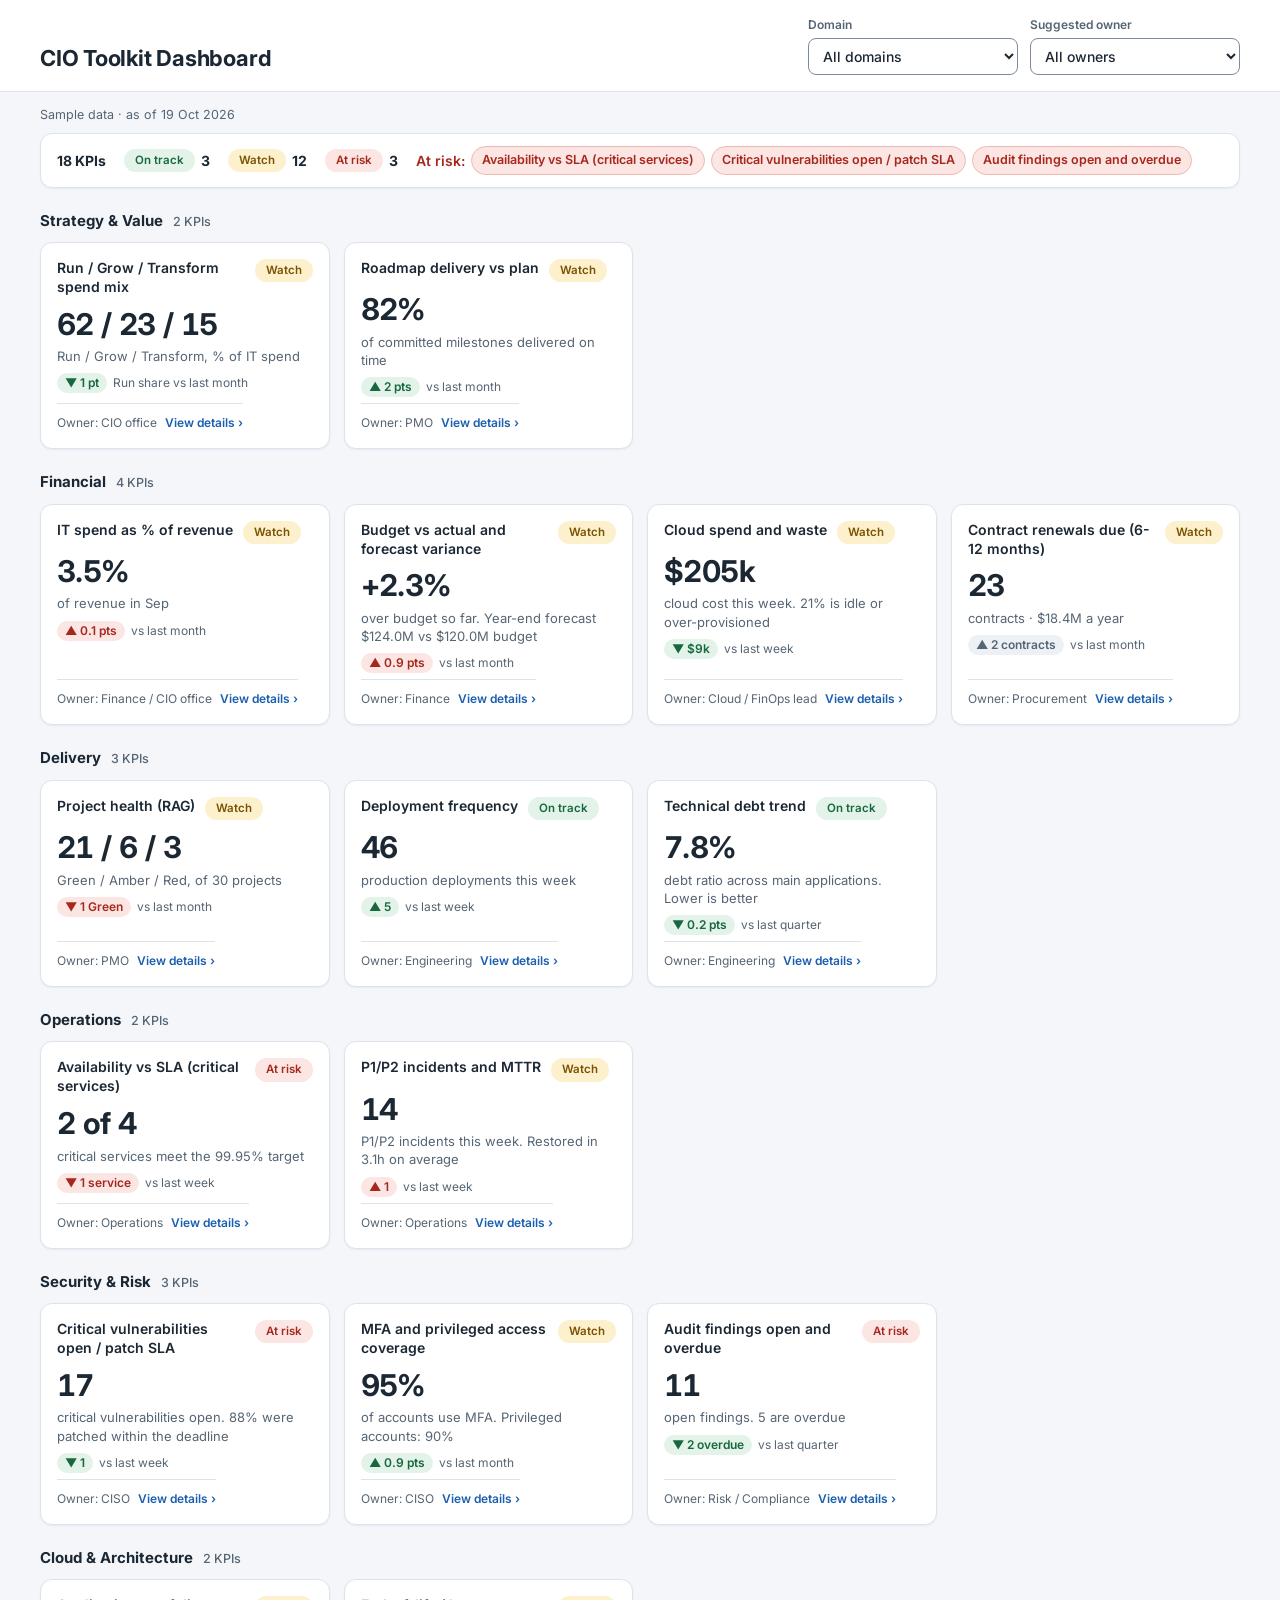
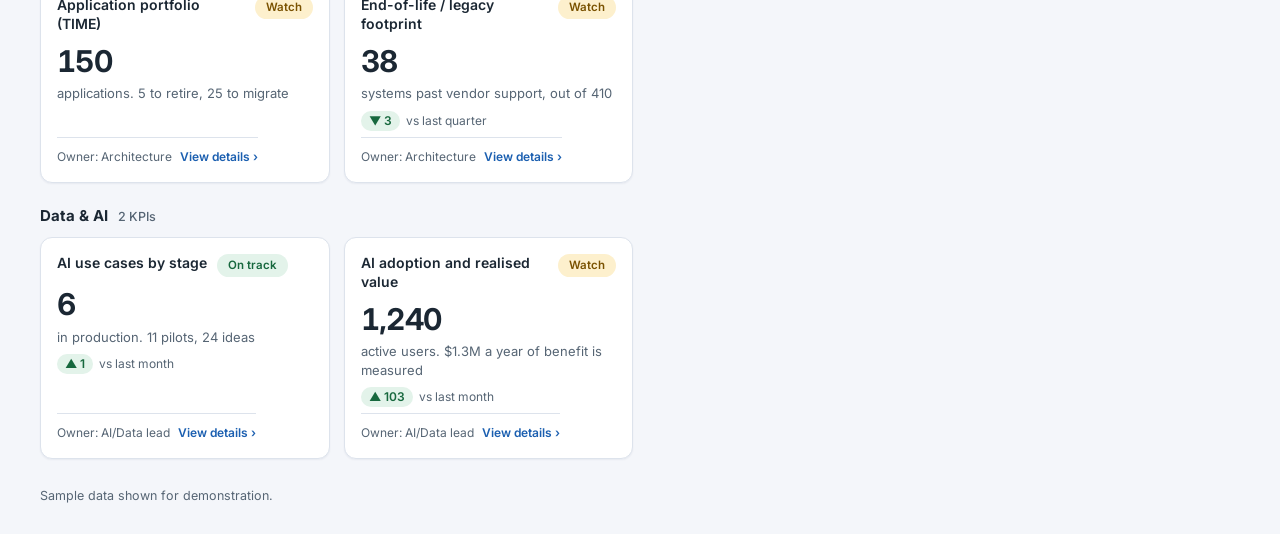
==== index.html @ a555f9fd "CIO Toolkit Dashboard v6: 18 KPIs aligned to the Excel, light theme, drill-downs Co-Authored-By: Cla" ====
<!doctype html>
<html lang="en">
<head>
<meta charset="utf-8">
<meta name="viewport" content="width=device-width, initial-scale=1">
<title>CIO Toolkit Dashboard</title>
<meta name="description" content="18 KPIs for CIO decisions, grouped by domain and owner, with a detailed view behind each one. Sample data.">
<meta name="theme-color" content="#f4f6fa">
<meta property="og:type" content="website">
<meta property="og:site_name" content="CIO Toolkit">
<meta property="og:title" content="CIO Toolkit Dashboard">
<meta property="og:description" content="18 KPIs for CIO decisions, grouped by domain and owner, with a detailed view behind each one. Sample data.">
<meta property="og:url" content="https://mittal091.github.io/cio-toolkit-dashboard-v6/">
<meta property="og:image" content="https://mittal091.github.io/cio-toolkit-dashboard-v6/og-image.png">
<meta property="og:image:width" content="1200">
<meta property="og:image:height" content="630">
<meta name="twitter:card" content="summary_large_image">
<link rel="icon" href="data:image/svg+xml,%3Csvg xmlns='http://www.w3.org/2000/svg' viewBox='0 0 32 32'%3E%3Crect width='32' height='32' rx='7' fill='%231b5fb0'/%3E%3Ctext x='16' y='23' font-family='Arial,sans-serif' font-size='19' font-weight='700' text-anchor='middle' fill='%23ffffff'%3EC%3C/text%3E%3C/svg%3E">
<link rel="preconnect" href="https://fonts.googleapis.com">
<link href="https://fonts.googleapis.com/css2?family=Inter:wght@400;500;600;700&display=swap" rel="stylesheet">
<link rel="stylesheet" href="styles.css">
</head>
<body>
<a class="skip" href="#view">Skip to the KPIs</a>
<header class="top">
  <div class="wrap top-in">
    <h1>CIO Toolkit Dashboard</h1>
    <div class="filters">
      <label>Domain<select id="domain"></select></label>
      <label>Suggested owner<select id="owner"></select></label>
    </div>
  </div>
</header>
<main class="wrap">
  <div class="meta" id="meta"></div>
  <div id="summary"></div>
  <div id="view" tabindex="-1"></div>
</main>
<footer class="wrap foot">Sample data shown for demonstration.</footer>
<dialog id="detail" aria-labelledby="detail-title">
  <button type="button" class="close" id="close" aria-label="Close details">Close ✕</button>
  <div id="detail-body"></div>
</dialog>
<script type="module" src="app.js"></script>
</body>
</html>
---- styles.css ----
/* Light theme. Off-white canvas, white cards, softened near-black text, three status colours that always come with words.
   Text meets 4.5:1 and chart colours meet 3:1 (checked by tests/browser.js). */
:root{
  color-scheme:light;
  --bg:#f4f6fa; --card:#ffffff; --ink:#1b2733; --muted:#566574;
  --line:#dde3ec; --ctrl:#7b8aa0; --track:#e6ebf2;
  --accent:#1b5fb0; --accent-ink:#134b8f; --accent-bg:#eaf2fc;
  --good:#17683e; --good-bg:#e3f3ea; --warn:#7a5200; --warn-bg:#fdf0cd; --bad:#a8271d; --bad-bg:#fbe6e3; --flat-bg:#edf0f5;
  --c1:#2b6cb0; --ok:#2f8f5b; --amb:#b07100; --red:#c2392f; --ref:#566574;
  --shadow:0 1px 2px rgba(16,40,80,.06);
}
*{box-sizing:border-box}
html{-webkit-text-size-adjust:100%}
body{margin:0;background:var(--bg);color:var(--ink);font:14px/1.5 Inter,"Segoe UI",system-ui,sans-serif}
h1,h2,h3,h4,p{margin:0}
button,select{font:inherit;color:inherit}
:focus-visible{outline:3px solid var(--accent);outline-offset:2px}
.skip{position:absolute;left:-9999px;top:8px;z-index:50;background:var(--card);color:var(--ink);padding:8px 14px;border:2px solid var(--accent);border-radius:8px;font-weight:600}
.skip:focus{left:12px}
.wrap{max-width:1240px;margin:0 auto;padding-inline:20px}

/* header and filters */
.top{background:var(--card);border-bottom:1px solid var(--line)}
.top-in{display:flex;align-items:flex-end;justify-content:space-between;gap:16px;flex-wrap:wrap;padding-block:16px}
h1{font-size:22px;font-weight:700;letter-spacing:-.01em}
.filters{display:flex;gap:12px;flex-wrap:wrap}
.filters label{display:flex;flex-direction:column;gap:4px;font-size:12px;font-weight:600;color:var(--muted)}
.filters select{min-width:210px;max-width:100%;background:var(--card);border:1px solid var(--ctrl);border-radius:8px;padding:8px 32px 8px 10px;font-size:14px;font-weight:500;color:var(--ink);cursor:pointer}
.meta{margin:14px 0 8px;font-size:12.5px;color:var(--muted)}

/* summary strip */
.summary{display:flex;flex-wrap:wrap;align-items:center;gap:10px 18px;padding:12px 16px;background:var(--card);border:1px solid var(--line);border-radius:12px;box-shadow:var(--shadow);margin-bottom:6px}
.sum-n{font-weight:700}
.sum-s{display:inline-flex;align-items:center;gap:6px}
.sum-risk{display:inline-flex;flex-wrap:wrap;align-items:center;gap:6px;font-weight:600;color:var(--bad)}
.chip{background:var(--bad-bg);color:var(--bad);border:1px solid #efb9b3;border-radius:999px;padding:4px 10px;font-size:12.5px;font-weight:600;cursor:pointer;min-height:28px}
.chip:hover{border-color:var(--bad)}

/* domains and cards */
.domain{margin-top:22px}
.domain>h2{font-size:15px;font-weight:700;margin-bottom:10px;display:flex;align-items:baseline;gap:10px}
.domain>h2 span{font-size:12.5px;font-weight:500;color:var(--muted)}
.grid{display:grid;grid-template-columns:repeat(auto-fill,minmax(270px,1fr));gap:14px}
.card{display:flex;flex-direction:column;gap:6px;text-align:left;width:100%;background:var(--card);border:1px solid var(--line);border-radius:12px;padding:16px;box-shadow:var(--shadow);cursor:pointer;transition:border-color .15s,box-shadow .15s}
.card:hover{border-color:var(--accent);box-shadow:0 4px 14px rgba(16,40,80,.12)}
.c-top{display:flex;justify-content:space-between;align-items:flex-start;gap:10px}
.c-name{font-size:14px;font-weight:600;line-height:1.35}
.c-val{font-size:30px;font-weight:700;letter-spacing:-.02em;line-height:1.15;font-variant-numeric:tabular-nums;margin-top:4px}
.c-sub{font-size:13px;color:var(--muted);line-height:1.4}
.chg{display:flex;flex-wrap:wrap;align-items:center;gap:6px;font-size:12px;color:var(--muted);margin-top:2px}
.dl{display:inline-block;border-radius:999px;padding:1px 8px;font-weight:600;font-size:12px;white-space:nowrap}
.dl.good{background:var(--good-bg);color:var(--good)}.dl.bad{background:var(--bad-bg);color:var(--bad)}.dl.flat{background:var(--flat-bg);color:var(--muted)}
.c-foot{display:flex;justify-content:space-between;align-items:center;gap:8px;margin-top:auto;padding-top:10px;border-top:1px solid var(--line);font-size:12px;color:var(--muted)}
.c-more{color:var(--accent);font-weight:600;white-space:nowrap}
.empty{padding:40px 0;color:var(--muted)}

/* status pills */
.pill{display:inline-block;border-radius:999px;padding:2px 10px;font-size:11.5px;font-weight:600;white-space:nowrap;border:1px solid transparent}
.pill.good{background:var(--good-bg);color:var(--good)}.pill.warn{background:var(--warn-bg);color:var(--warn)}.pill.bad{background:var(--bad-bg);color:var(--bad)}.pill.flat{background:var(--flat-bg);color:var(--muted)}

.foot{padding-block:28px;color:var(--muted);font-size:12.5px}

/* detail panel (drawer) */
dialog{border:0;padding:0;background:var(--card);color:var(--ink)}
dialog#detail{position:fixed;inset:0 0 0 auto;margin:0;height:100dvh;max-height:100dvh;width:min(780px,100vw);max-width:100vw;border-left:1px solid var(--line);box-shadow:-14px 0 40px rgba(16,40,80,.2);overflow-y:auto;padding:24px 28px 40px}
dialog#detail::backdrop{background:rgba(24,36,52,.4)}
dialog#detail[open]{animation:slide .18s ease-out}
@keyframes slide{from{transform:translateX(24px);opacity:.4}to{transform:none;opacity:1}}
.close{position:sticky;top:0;float:right;z-index:2;background:var(--card);border:1px solid var(--ctrl);border-radius:8px;padding:6px 12px;font-weight:600;cursor:pointer;margin:-6px -8px 8px 12px;min-height:32px}
.close:hover{border-color:var(--accent);color:var(--accent-ink)}
.d-where{font-size:12.5px;color:var(--muted);font-weight:500}
#detail-title{font-size:22px;font-weight:700;margin:4px 0 10px;line-height:1.25}
.d-now{display:flex;align-items:center;gap:12px;flex-wrap:wrap}
.d-val{font-size:34px;font-weight:700;letter-spacing:-.02em;font-variant-numeric:tabular-nums}
.d-sub{color:var(--muted);margin-top:2px}
.d-why{margin-top:8px;font-weight:600}
.d-head .chg{margin-top:6px}
section>h3{font-size:12px;text-transform:uppercase;letter-spacing:.08em;color:var(--muted);margin:26px 0 10px;padding-bottom:6px;border-bottom:1px solid var(--line)}
.d-def p{color:var(--ink)}
.block{margin-bottom:22px}
.block h4{font-size:14px;font-weight:600;margin-bottom:8px}
.note{font-size:12.5px;color:var(--muted);margin-top:6px}
.figs{display:grid;grid-template-columns:repeat(auto-fit,minmax(150px,1fr));gap:10px;margin-bottom:20px}
.fig{background:var(--bg);border:1px solid var(--line);border-radius:10px;padding:10px 12px}
.fl{font-size:12px;color:var(--muted);font-weight:500}
.fv{font-size:22px;font-weight:700;font-variant-numeric:tabular-nums;line-height:1.25;margin-top:2px}
.fh{font-size:12px;color:var(--muted);margin-top:2px}

/* bars */
.bars{display:grid;gap:8px}
.brow{display:grid;grid-template-columns:minmax(110px,210px) minmax(80px,1fr) minmax(110px,auto);gap:12px;align-items:center;font-size:13px}
.bt{position:relative;height:10px;background:var(--track);border-radius:5px}
.bf{display:block;height:100%;border-radius:5px;background:var(--c1)}
.bf.good{background:var(--ok)}.bf.warn{background:var(--amb)}.bf.bad{background:var(--red)}
.mk{position:absolute;top:-4px;bottom:-4px;width:2px;background:var(--ink)}
.bv{color:var(--muted);text-align:right;font-variant-numeric:tabular-nums}

/* charts */
.chart svg{width:100%;height:auto;display:block}
.chart{overflow-x:auto}
.chart svg{min-width:420px}
.grid{}
svg .grid{stroke:var(--line);stroke-width:1}
svg .ax{fill:var(--muted);font-size:11px}
svg .lab{fill:var(--ink);font-size:11.5px;font-weight:700}
svg .col{fill:var(--c1)}svg .col.hi{fill:var(--red)}svg .col.fc{fill:url(#hatch);stroke:var(--c1);stroke-width:1}
svg .hatch{fill:var(--c1)}
svg .ref{stroke:var(--ref);stroke-width:1.5;stroke-dasharray:5 4}
svg .ln{fill:none;stroke:var(--c1);stroke-width:2.4;stroke-linejoin:round}
svg .pt{fill:var(--c1)}
.legend{display:flex;gap:16px;flex-wrap:wrap;font-size:12px;color:var(--muted);margin-top:4px}
.legend i{display:inline-block;width:10px;height:10px;border-radius:2px;margin-right:6px;vertical-align:-1px}
.lg0{background:var(--c1)}.lg1{background:repeating-linear-gradient(45deg,var(--c1) 0 2px,transparent 2px 4px);border:1px solid var(--c1)}.lg2{background:none;border-top:2px dashed var(--ref);height:0!important;width:14px!important;border-radius:0!important}

/* tables and tabs */
.tw{overflow-x:auto}
table{border-collapse:collapse;width:100%;font-size:13px}
th{font-size:11px;text-transform:uppercase;letter-spacing:.06em;color:var(--muted);font-weight:600;text-align:left;padding:8px 10px;border-bottom:1px solid var(--line);white-space:nowrap;background:var(--bg)}
td{padding:9px 10px;border-bottom:1px solid var(--line);vertical-align:top}
td.r,th.r{text-align:right;font-variant-numeric:tabular-nums}
tbody tr:last-child td{border-bottom:0}
.tablist{display:flex;gap:8px;flex-wrap:wrap;margin-bottom:10px}
.tab{background:var(--card);border:1px solid var(--ctrl);border-radius:999px;padding:6px 14px;font-weight:600;cursor:pointer;min-height:32px}
.tab b{font-weight:700;color:var(--muted);margin-left:4px}
.tab.on{background:var(--accent-bg);border-color:var(--accent);color:var(--accent-ink)}
.tab.on b{color:var(--accent-ink)}
.tabpanel[hidden]{display:none}

/* about */
.about{margin-top:24px;border-top:1px solid var(--line);padding-top:12px}
.about summary{cursor:pointer;color:var(--accent);font-weight:600;padding:4px 0}
.about-row{display:grid;grid-template-columns:130px 1fr;gap:12px;padding:6px 0;font-size:13px;border-bottom:1px solid var(--line)}
.about-row b{color:var(--muted);font-weight:600}

@media(max-width:720px){
  .wrap{padding-inline:16px}
  .top-in{align-items:stretch}
  .filters{width:100%}
  .filters label{flex:1 1 100%}
  .filters select{width:100%;min-width:0}
  dialog#detail{width:100vw;padding:18px 16px 32px;border-left:0}
  .brow{grid-template-columns:1fr;gap:4px}
  .bv{text-align:left}
  .about-row{grid-template-columns:1fr;gap:2px}
  .d-val{font-size:30px}
}
@media(prefers-reduced-motion:reduce){*{transition:none!important;animation:none!important}}
@media print{.top,.skip,.close{display:none}dialog#detail{position:static;width:auto;box-shadow:none}}
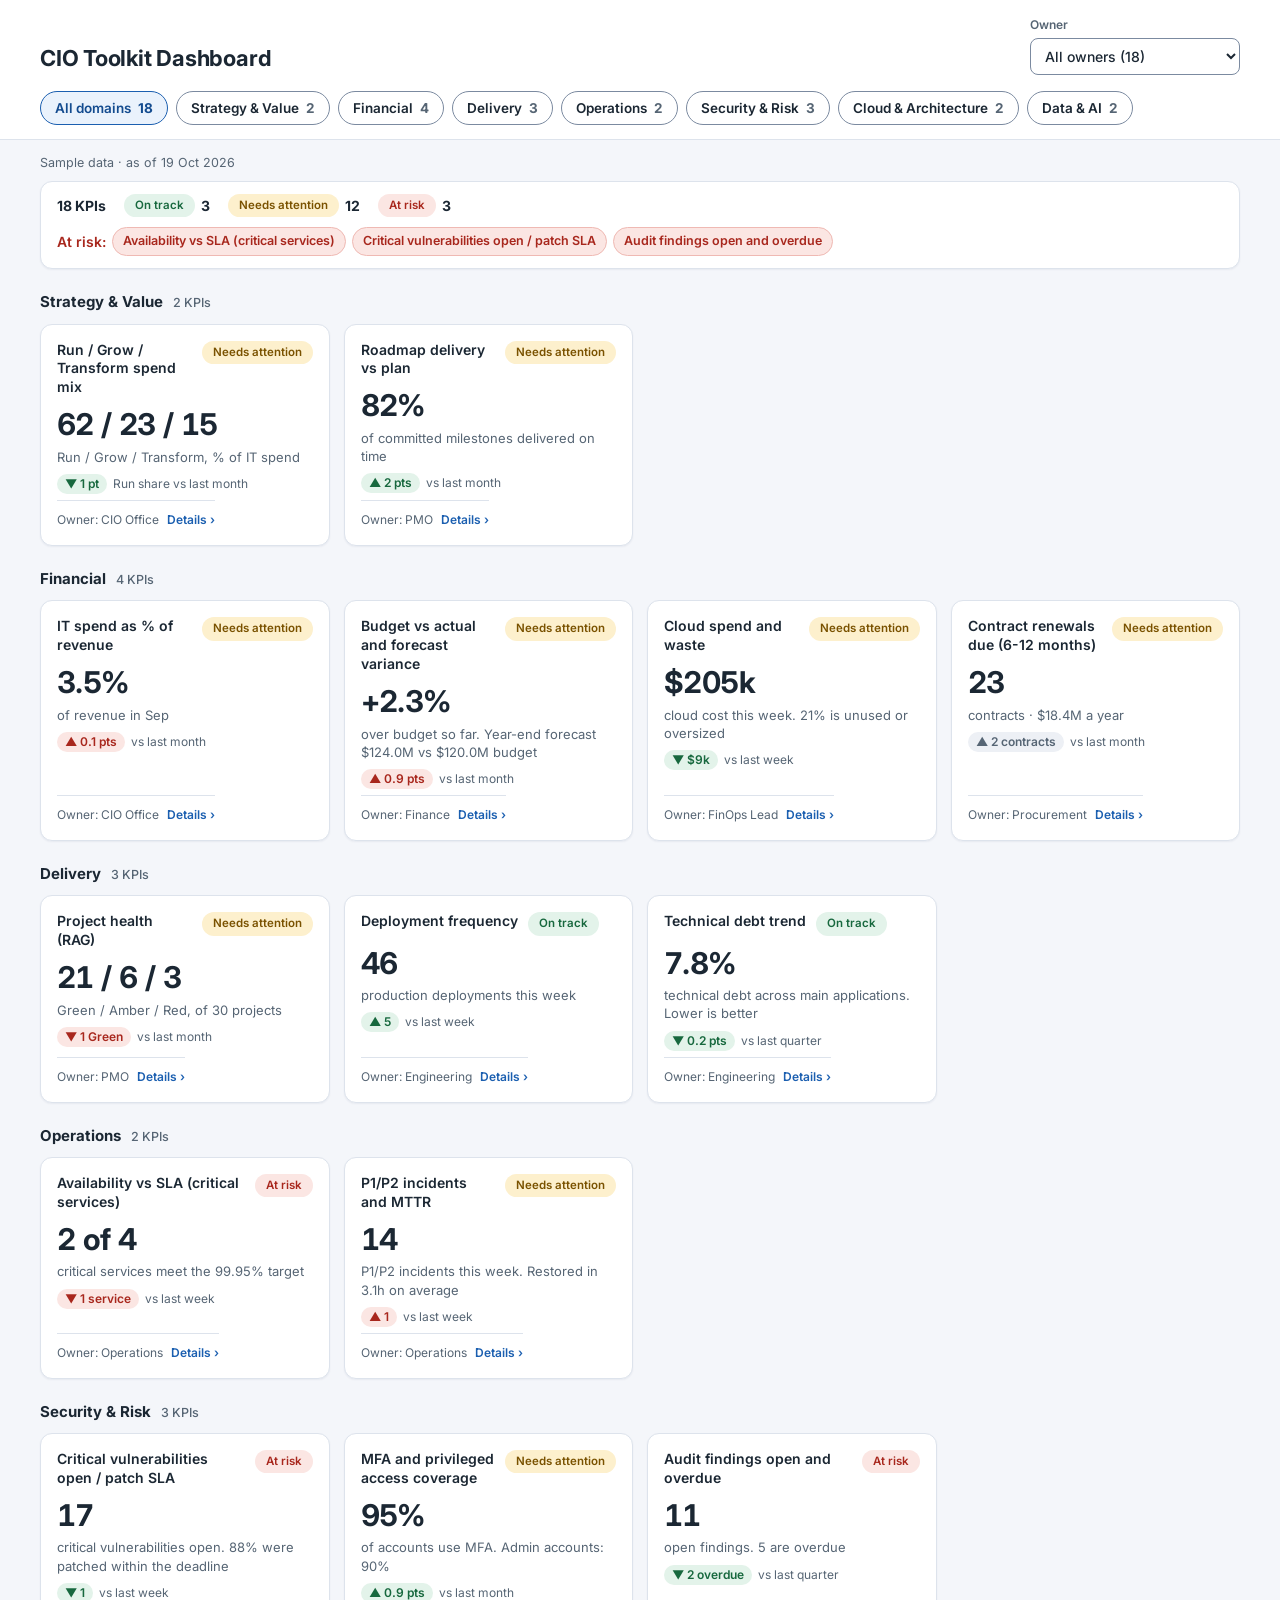
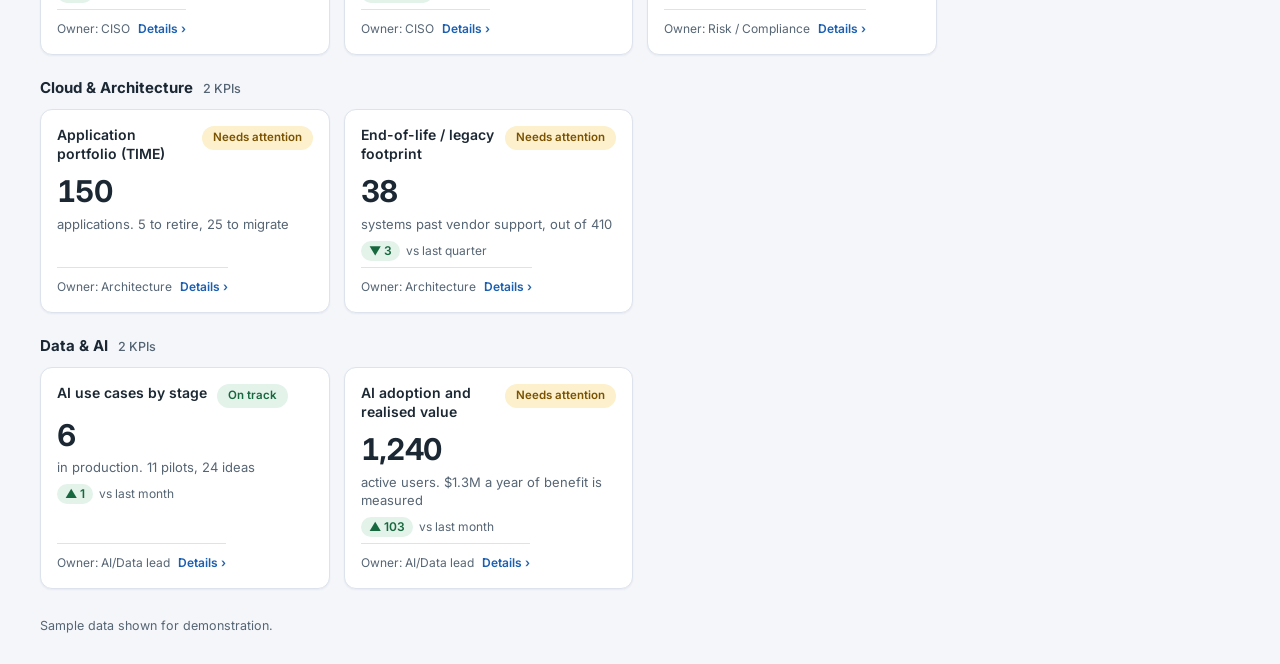
==== commit fc82d7fc: "v6 update: Owner filter, domain buttons, plain descriptions replace About, wording and owner names C" ====
--- a/index.html
+++ b/index.html
@@ -26,10 +26,10 @@
   <div class="wrap top-in">
     <h1>CIO Toolkit Dashboard</h1>
     <div class="filters">
-      <label>Domain<select id="domain"></select></label>
-      <label>Suggested owner<select id="owner"></select></label>
+      <label>Owner<select id="owner"></select></label>
     </div>
   </div>
+  <div class="wrap dom-row"><div id="domains" class="dchips" role="group" aria-label="Domain"></div></div>
 </header>
 <main class="wrap">
   <div class="meta" id="meta"></div>
--- a/styles.css
+++ b/styles.css
@@ -26,6 +26,13 @@
 .filters{display:flex;gap:12px;flex-wrap:wrap}
 .filters label{display:flex;flex-direction:column;gap:4px;font-size:12px;font-weight:600;color:var(--muted)}
 .filters select{min-width:210px;max-width:100%;background:var(--card);border:1px solid var(--ctrl);border-radius:8px;padding:8px 32px 8px 10px;font-size:14px;font-weight:500;color:var(--ink);cursor:pointer}
+.dom-row{padding-bottom:14px}
+.dchips{display:flex;gap:8px;flex-wrap:wrap}
+.dchip{background:var(--card);border:1px solid var(--ctrl);border-radius:999px;padding:6px 14px;font-weight:600;font-size:13.5px;cursor:pointer;min-height:34px;white-space:nowrap}
+.dchip b{font-weight:700;color:var(--muted);margin-left:4px}
+.dchip:hover{border-color:var(--accent)}
+.dchip[aria-pressed="true"]{background:var(--accent-bg);border-color:var(--accent);color:var(--accent-ink)}
+.dchip[aria-pressed="true"] b{color:var(--accent-ink)}
 .meta{margin:14px 0 8px;font-size:12.5px;color:var(--muted)}
 
 /* summary strip */
@@ -76,7 +83,7 @@
 .d-why{margin-top:8px;font-weight:600}
 .d-head .chg{margin-top:6px}
 section>h3{font-size:12px;text-transform:uppercase;letter-spacing:.08em;color:var(--muted);margin:26px 0 10px;padding-bottom:6px;border-bottom:1px solid var(--line)}
-.d-def p{color:var(--ink)}
+.d-def{color:var(--muted);margin:0 0 14px;max-width:62ch}
 .block{margin-bottom:22px}
 .block h4{font-size:14px;font-weight:600;margin-bottom:8px}
 .note{font-size:12.5px;color:var(--muted);margin-top:6px}
@@ -126,12 +133,6 @@
 .tab.on b{color:var(--accent-ink)}
 .tabpanel[hidden]{display:none}
 
-/* about */
-.about{margin-top:24px;border-top:1px solid var(--line);padding-top:12px}
-.about summary{cursor:pointer;color:var(--accent);font-weight:600;padding:4px 0}
-.about-row{display:grid;grid-template-columns:130px 1fr;gap:12px;padding:6px 0;font-size:13px;border-bottom:1px solid var(--line)}
-.about-row b{color:var(--muted);font-weight:600}
-
 @media(max-width:720px){
   .wrap{padding-inline:16px}
   .top-in{align-items:stretch}
@@ -141,7 +142,7 @@
   dialog#detail{width:100vw;padding:18px 16px 32px;border-left:0}
   .brow{grid-template-columns:1fr;gap:4px}
   .bv{text-align:left}
-  .about-row{grid-template-columns:1fr;gap:2px}
+  .dchips{flex-wrap:nowrap;overflow-x:auto;padding-bottom:6px;margin-inline:-16px;padding-inline:16px;scrollbar-width:thin}
   .d-val{font-size:30px}
 }
 @media(prefers-reduced-motion:reduce){*{transition:none!important;animation:none!important}}
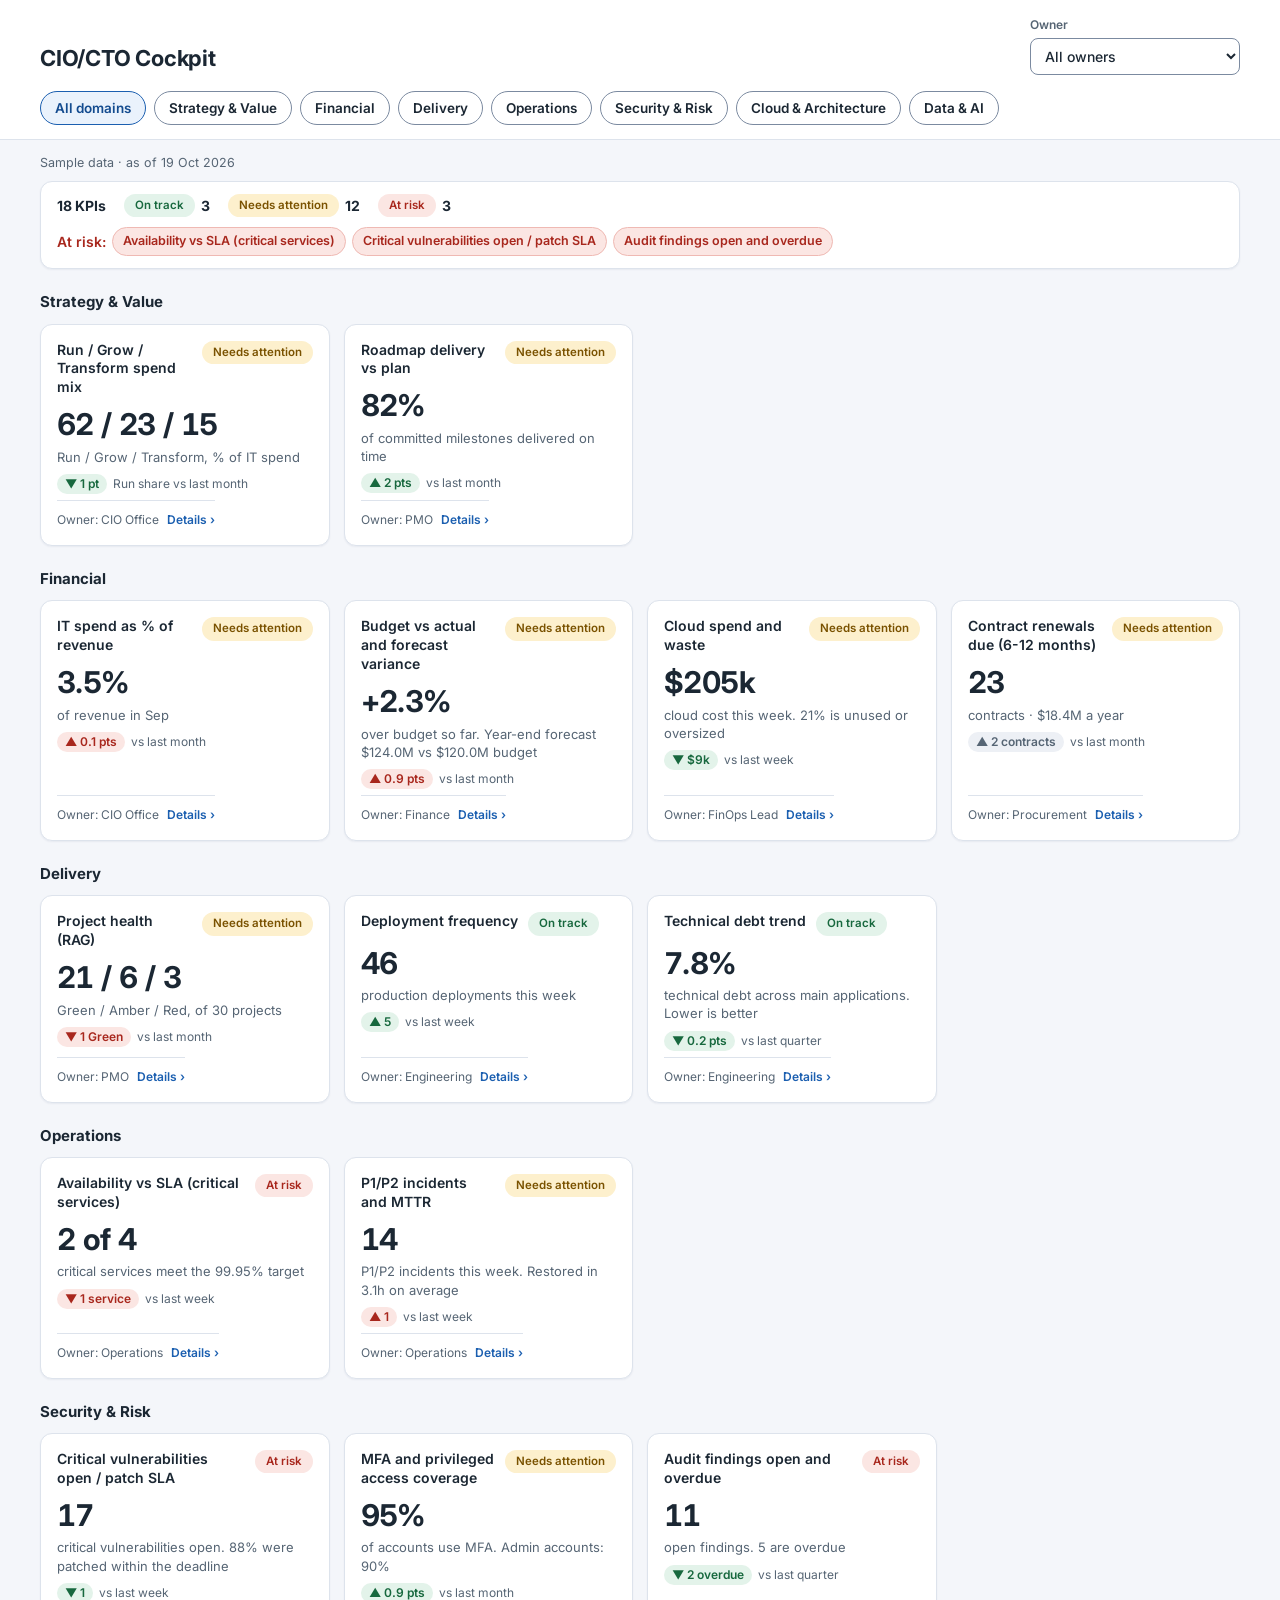
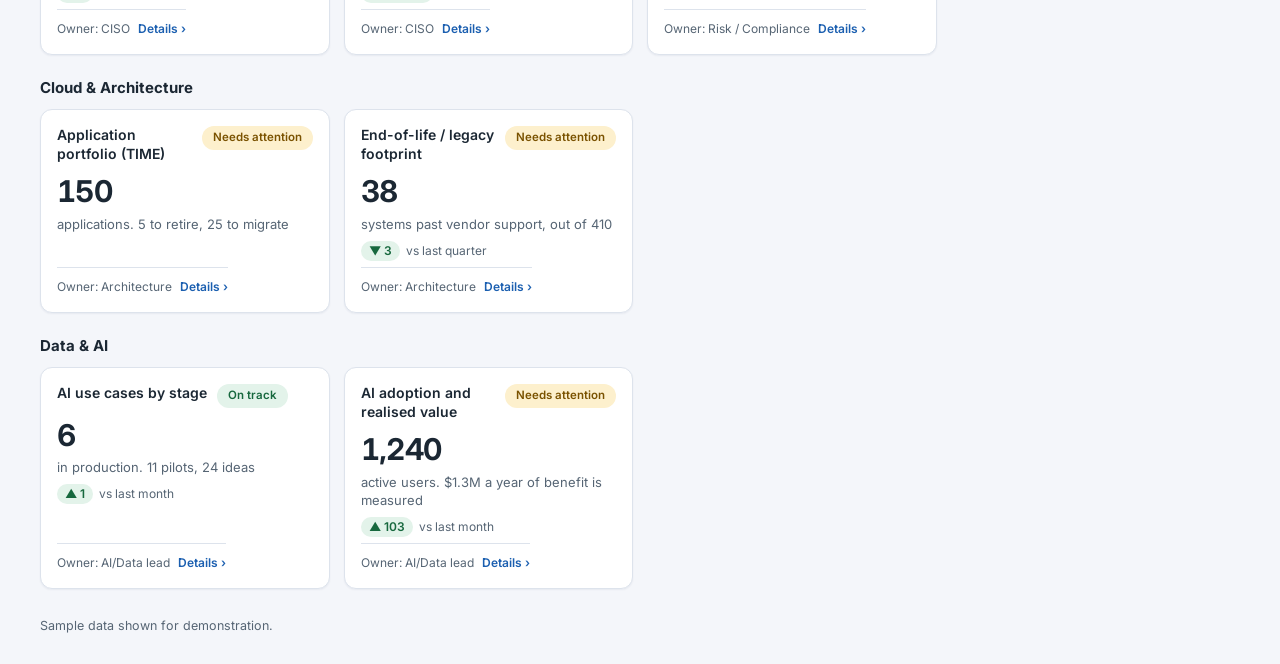
==== commit 4631c73b: "Rename to CIO/CTO Cockpit Co-Authored-By: Claude Sonnet 5.5 <noreply@anthropic.com>" ====
--- a/index.html
+++ b/index.html
@@ -3,12 +3,12 @@
 <head>
 <meta charset="utf-8">
 <meta name="viewport" content="width=device-width, initial-scale=1">
-<title>CIO Toolkit Dashboard</title>
+<title>CIO/CTO Cockpit</title>
 <meta name="description" content="18 KPIs for CIO decisions, grouped by domain and owner, with a detailed view behind each one. Sample data.">
 <meta name="theme-color" content="#f4f6fa">
 <meta property="og:type" content="website">
-<meta property="og:site_name" content="CIO Toolkit">
-<meta property="og:title" content="CIO Toolkit Dashboard">
+<meta property="og:site_name" content="CIO/CTO Cockpit">
+<meta property="og:title" content="CIO/CTO Cockpit">
 <meta property="og:description" content="18 KPIs for CIO decisions, grouped by domain and owner, with a detailed view behind each one. Sample data.">
 <meta property="og:url" content="https://mittal091.github.io/cio-toolkit-dashboard-v6/">
 <meta property="og:image" content="https://mittal091.github.io/cio-toolkit-dashboard-v6/og-image.png">
@@ -24,7 +24,7 @@
 <a class="skip" href="#view">Skip to the KPIs</a>
 <header class="top">
   <div class="wrap top-in">
-    <h1>CIO Toolkit Dashboard</h1>
+    <h1>CIO/CTO Cockpit</h1>
     <div class="filters">
       <label>Owner<select id="owner"></select></label>
     </div>
--- a/styles.css
+++ b/styles.css
@@ -29,10 +29,8 @@
 .dom-row{padding-bottom:14px}
 .dchips{display:flex;gap:8px;flex-wrap:wrap}
 .dchip{background:var(--card);border:1px solid var(--ctrl);border-radius:999px;padding:6px 14px;font-weight:600;font-size:13.5px;cursor:pointer;min-height:34px;white-space:nowrap}
-.dchip b{font-weight:700;color:var(--muted);margin-left:4px}
 .dchip:hover{border-color:var(--accent)}
 .dchip[aria-pressed="true"]{background:var(--accent-bg);border-color:var(--accent);color:var(--accent-ink)}
-.dchip[aria-pressed="true"] b{color:var(--accent-ink)}
 .meta{margin:14px 0 8px;font-size:12.5px;color:var(--muted)}
 
 /* summary strip */
@@ -46,7 +44,6 @@
 /* domains and cards */
 .domain{margin-top:22px}
 .domain>h2{font-size:15px;font-weight:700;margin-bottom:10px;display:flex;align-items:baseline;gap:10px}
-.domain>h2 span{font-size:12.5px;font-weight:500;color:var(--muted)}
 .grid{display:grid;grid-template-columns:repeat(auto-fill,minmax(270px,1fr));gap:14px}
 .card{display:flex;flex-direction:column;gap:6px;text-align:left;width:100%;background:var(--card);border:1px solid var(--line);border-radius:12px;padding:16px;box-shadow:var(--shadow);cursor:pointer;transition:border-color .15s,box-shadow .15s}
 .card:hover{border-color:var(--accent);box-shadow:0 4px 14px rgba(16,40,80,.12)}
